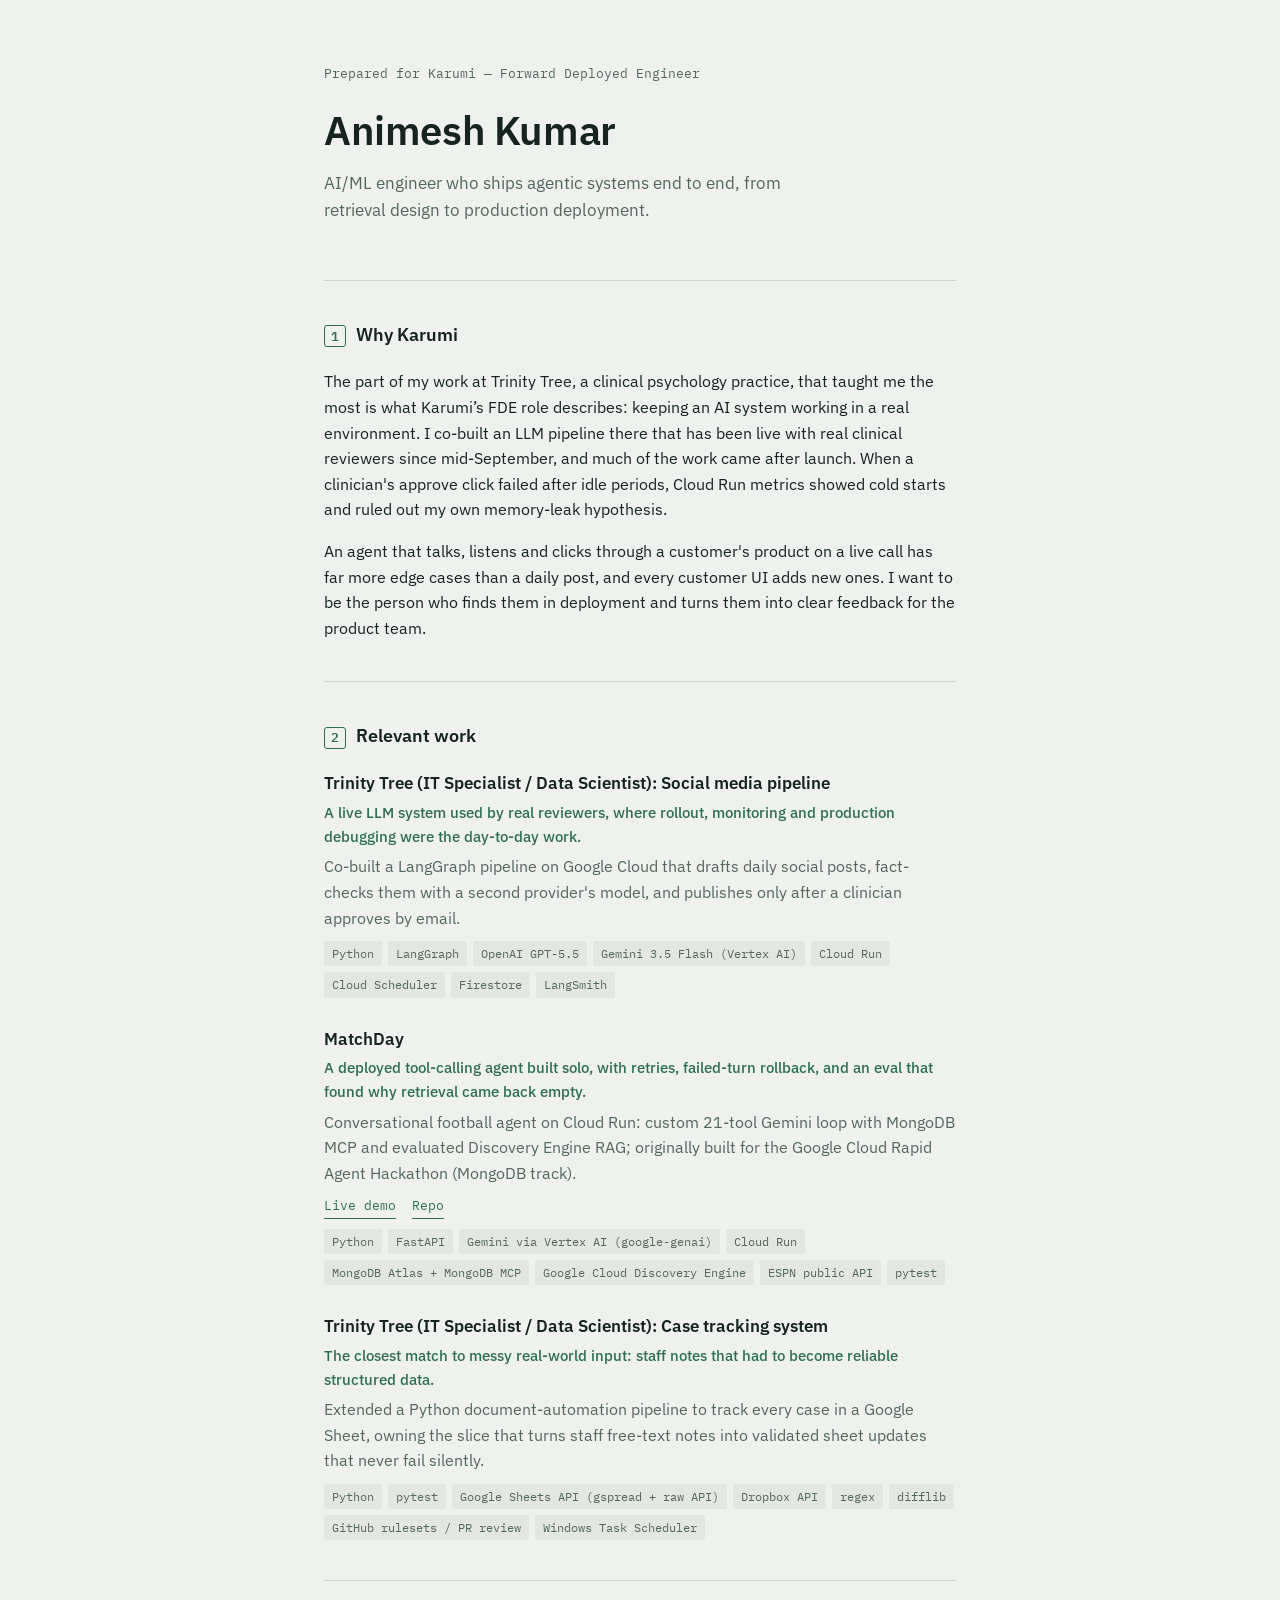
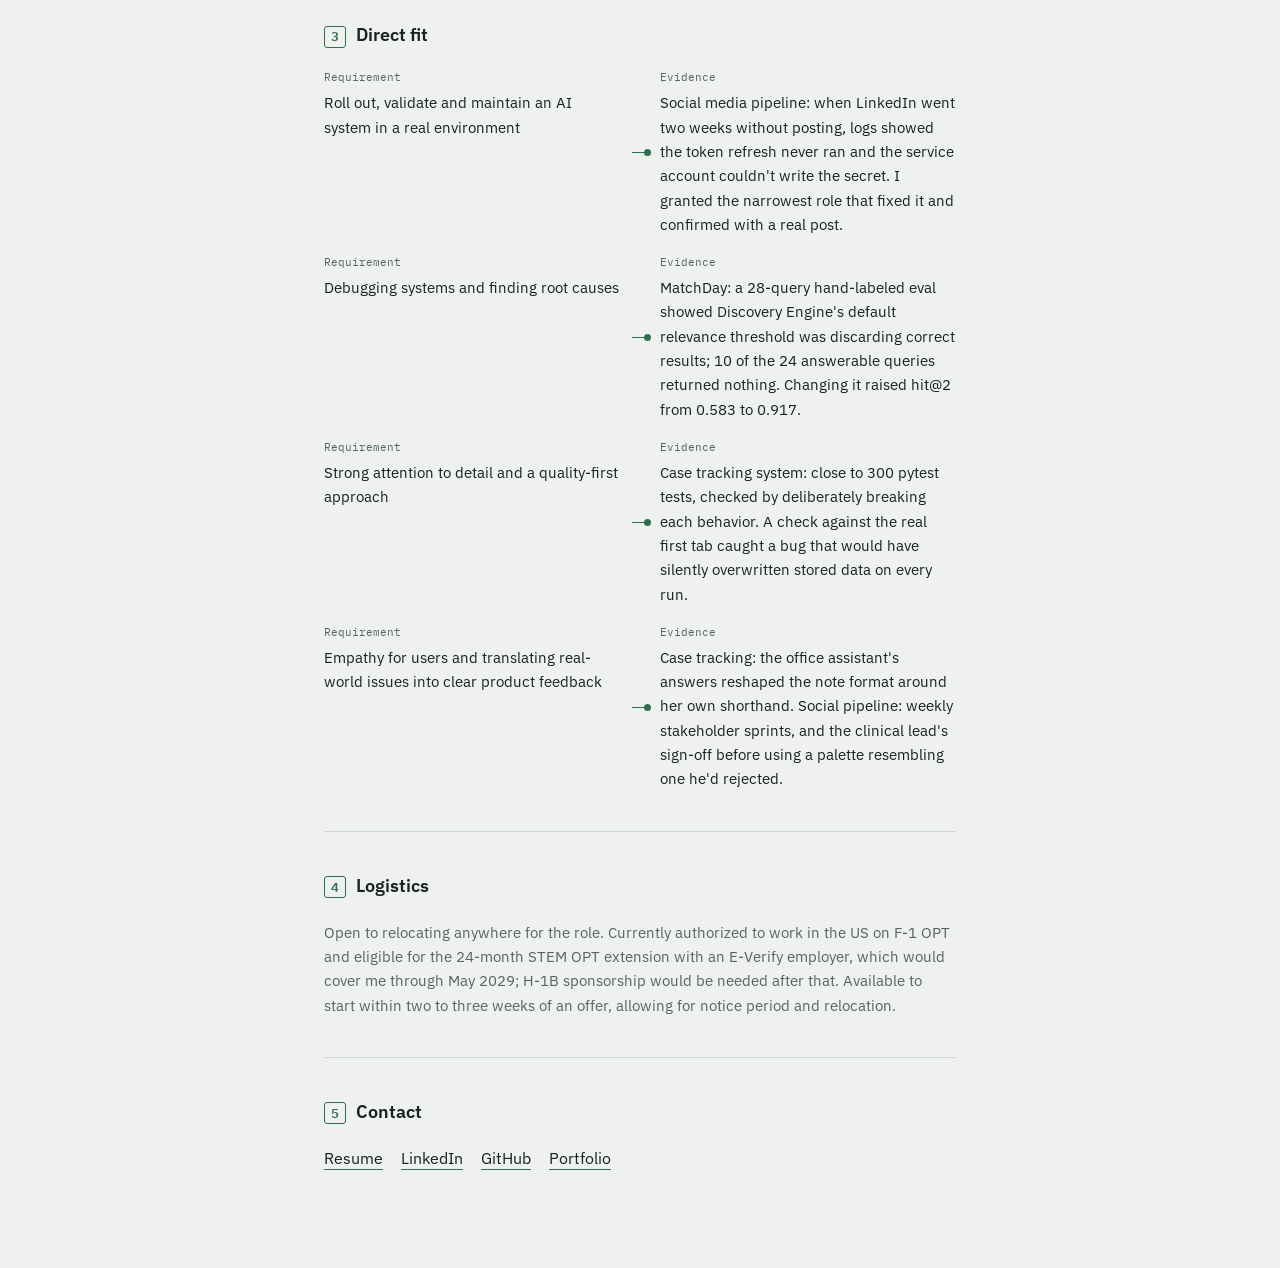
==== karumi/index.html @ d066a4fd "Add karumi" ====
<!doctype html>
<html lang="en">
<head>
<meta charset="utf-8">
<meta name="viewport" content="width=device-width, initial-scale=1">
<meta name="robots" content="noindex">
<title>Animesh Kumar — Karumi</title>
<link rel="preconnect" href="https://fonts.googleapis.com">
<link rel="preconnect" href="https://fonts.gstatic.com" crossorigin>
<link href="https://fonts.googleapis.com/css2?family=IBM+Plex+Sans:wght@400;500;600&family=IBM+Plex+Mono:wght@400;500&display=swap" rel="stylesheet">
<link rel="stylesheet" href="../assets/styles.css">
</head>
<body>
<main class="page">

  <header class="hero">
    <p class="letterhead mono">Prepared for Karumi — Forward Deployed Engineer</p>
    <h1 class="name">Animesh Kumar</h1>
    <p class="positioning">AI/ML engineer who ships agentic systems end to end, from retrieval design to production deployment.</p>
  </header>

  <section class="block" id="why">
    <h2 class="block-title"><span class="idx">1</span> Why Karumi</h2>
    <div class="prose">
<p>The part of my work at Trinity Tree, a clinical psychology practice, that taught me the most is what Karumi’s FDE role describes: keeping an AI system working in a real environment. I co-built an LLM pipeline there that has been live with real clinical reviewers since mid-September, and much of the work came after launch. When a clinician's approve click failed after idle periods, Cloud Run metrics showed cold starts and ruled out my own memory-leak hypothesis.</p><p>An agent that talks, listens and clicks through a customer's product on a live call has far more edge cases than a daily post, and every customer UI adds new ones. I want to be the person who finds them in deployment and turns them into clear feedback for the product team.</p>    </div>
  </section>

  <section class="block" id="work">
    <h2 class="block-title"><span class="idx">2</span> Relevant work</h2>
    <div class="work-list">
      <article class="work-item">
        <h3>Trinity Tree (IT Specialist / Data Scientist): Social media pipeline</h3>
        <p class="work-why">A live LLM system used by real reviewers, where rollout, monitoring and production debugging were the day-to-day work.</p>
        <p class="work-desc">Co-built a LangGraph pipeline on Google Cloud that drafts daily social posts, fact-checks them with a second provider's model, and publishes only after a clinician approves by email.</p>
        <ul class="tags">
<li class="mono">Python</li><li class="mono">LangGraph</li><li class="mono">OpenAI GPT-5.5</li><li class="mono">Gemini 3.5 Flash (Vertex AI)</li><li class="mono">Cloud Run</li><li class="mono">Cloud Scheduler</li><li class="mono">Firestore</li><li class="mono">LangSmith</li>        </ul>
      </article>
      <article class="work-item">
        <h3>MatchDay</h3>
        <p class="work-why">A deployed tool-calling agent built solo, with retries, failed-turn rollback, and an eval that found why retrieval came back empty.</p>
        <p class="work-desc">Conversational football agent on Cloud Run: custom 21-tool Gemini loop with MongoDB MCP and evaluated Discovery Engine RAG; originally built for the Google Cloud Rapid Agent Hackathon (MongoDB track).</p>
        <p class="work-links mono">
<a href="https://matchday-901040990547.us-central1.run.app/">Live demo</a><a href="https://github.com/Animesh452/wc2026-agent">Repo</a>        </p>
        <ul class="tags">
<li class="mono">Python</li><li class="mono">FastAPI</li><li class="mono">Gemini via Vertex AI (google-genai)</li><li class="mono">Cloud Run</li><li class="mono">MongoDB Atlas + MongoDB MCP</li><li class="mono">Google Cloud Discovery Engine</li><li class="mono">ESPN public API</li><li class="mono">pytest</li>        </ul>
      </article>
      <article class="work-item">
        <h3>Trinity Tree (IT Specialist / Data Scientist): Case tracking system</h3>
        <p class="work-why">The closest match to messy real-world input: staff notes that had to become reliable structured data.</p>
        <p class="work-desc">Extended a Python document-automation pipeline to track every case in a Google Sheet, owning the slice that turns staff free-text notes into validated sheet updates that never fail silently.</p>
        <ul class="tags">
<li class="mono">Python</li><li class="mono">pytest</li><li class="mono">Google Sheets API (gspread + raw API)</li><li class="mono">Dropbox API</li><li class="mono">regex</li><li class="mono">difflib</li><li class="mono">GitHub rulesets / PR review</li><li class="mono">Windows Task Scheduler</li>        </ul>
      </article>
    </div>
  </section>

  <section class="block" id="fit">
    <h2 class="block-title"><span class="idx">3</span> Direct fit</h2>
    <div class="fit-ledger">
      <div class="fit-row">
        <div class="fit-req"><span class="fit-label mono">Requirement</span>Roll out, validate and maintain an AI system in a real environment</div>
        <div class="fit-connector" aria-hidden="true"></div>
        <div class="fit-evidence"><span class="fit-label mono">Evidence</span>Social media pipeline: when LinkedIn went two weeks without posting, logs showed the token refresh never ran and the service account couldn't write the secret. I granted the narrowest role that fixed it and confirmed with a real post.</div>
      </div>
      <div class="fit-row">
        <div class="fit-req"><span class="fit-label mono">Requirement</span>Debugging systems and finding root causes</div>
        <div class="fit-connector" aria-hidden="true"></div>
        <div class="fit-evidence"><span class="fit-label mono">Evidence</span>MatchDay: a 28-query hand-labeled eval showed Discovery Engine's default relevance threshold was discarding correct results; 10 of the 24 answerable queries returned nothing. Changing it raised hit@2 from 0.583 to 0.917.</div>
      </div>
      <div class="fit-row">
        <div class="fit-req"><span class="fit-label mono">Requirement</span>Strong attention to detail and a quality-first approach</div>
        <div class="fit-connector" aria-hidden="true"></div>
        <div class="fit-evidence"><span class="fit-label mono">Evidence</span>Case tracking system: close to 300 pytest tests, checked by deliberately breaking each behavior. A check against the real first tab caught a bug that would have silently overwritten stored data on every run.</div>
      </div>
      <div class="fit-row">
        <div class="fit-req"><span class="fit-label mono">Requirement</span>Empathy for users and translating real-world issues into clear product feedback</div>
        <div class="fit-connector" aria-hidden="true"></div>
        <div class="fit-evidence"><span class="fit-label mono">Evidence</span>Case tracking: the office assistant's answers reshaped the note format around her own shorthand. Social pipeline: weekly stakeholder sprints, and the clinical lead's sign-off before using a palette resembling one he'd rejected.</div>
      </div>
    </div>
  </section>

  <section class="block" id="logistics">
    <h2 class="block-title"><span class="idx">4</span> Logistics</h2>
    <div class="prose small">
<p>Open to relocating anywhere for the role. Currently authorized to work in the US on F-1 OPT and eligible for the 24-month STEM OPT extension with an E-Verify employer, which would cover me through May 2029; H-1B sponsorship would be needed after that. Available to start within two to three weeks of an offer, allowing for notice period and relocation.</p>    </div>
  </section>

  <footer class="block contact" id="contact">
    <h2 class="block-title"><span class="idx">5</span> Contact</h2>
    <ul class="contact-list">
<li><a href="https://animesh452.github.io/for/resume/b/Animesh_Kumar_Resume.pdf">Resume</a></li><li><a href="https://linkedin.com/in/animeshk452">LinkedIn</a></li><li><a href="https://github.com/Animesh452">GitHub</a></li><li><a href="https://animesh452.github.io">Portfolio</a></li>    </ul>
  </footer>

</main>
</body>
</html>
---- assets/styles.css ----
:root {
  --paper: #EEF1EE;
  --paper-line: #CBD5CE;
  --ink: #16231F;
  --ink-soft: #55665F;
  --accent: #2F6E52;
  --tag-bg: #E2E7E1;
  --max-w: 680px;
}

@media (prefers-color-scheme: dark) {
  :root:not([data-theme="light"]) {
    --paper: #121815;
    --paper-line: #2A3830;
    --ink: #E7ECE8;
    --ink-soft: #9FB0A6;
    --accent: #6FBF9B;
    --tag-bg: #1D2822;
  }
}
:root[data-theme="dark"] {
  --paper: #121815;
  --paper-line: #2A3830;
  --ink: #E7ECE8;
  --ink-soft: #9FB0A6;
  --accent: #6FBF9B;
  --tag-bg: #1D2822;
}

* { box-sizing: border-box; }

body {
  margin: 0;
  background: var(--paper);
  color: var(--ink);
  font-family: "IBM Plex Sans", -apple-system, BlinkMacSystemFont, sans-serif;
  line-height: 1.6;
  -webkit-font-smoothing: antialiased;
}

.page {
  max-width: var(--max-w);
  margin: 0 auto;
  padding: 64px 24px 96px;
}

.mono { font-family: "IBM Plex Mono", ui-monospace, SFMono-Regular, monospace; }

a { color: inherit; }
a:focus-visible, button:focus-visible { outline: 2px solid var(--accent); outline-offset: 2px; }

/* Hero */
.hero {
  margin-bottom: 56px;
  opacity: 0;
  animation: rise 0.5s ease-out forwards;
}
@keyframes rise {
  from { opacity: 0; transform: translateY(6px); }
  to { opacity: 1; transform: translateY(0); }
}
@media (prefers-reduced-motion: reduce) {
  .hero { animation: none; opacity: 1; }
}

.letterhead {
  font-size: 0.8rem;
  color: var(--ink-soft);
  margin: 0 0 14px;
}

.name {
  font-size: clamp(1.9rem, 4vw, 2.5rem);
  font-weight: 600;
  margin: 0 0 8px;
  letter-spacing: -0.01em;
}

.positioning {
  font-size: 1.05rem;
  color: var(--ink-soft);
  margin: 0;
  max-width: 46ch;
}

/* Sections */
.block {
  padding-top: 40px;
  margin-top: 40px;
  border-top: 1px solid var(--paper-line);
}

.block-title {
  display: flex;
  align-items: baseline;
  gap: 10px;
  font-size: 1.1rem;
  font-weight: 600;
  margin: 0 0 20px;
}

.idx {
  font-family: "IBM Plex Mono", ui-monospace, monospace;
  font-size: 0.8rem;
  color: var(--accent);
  border: 1px solid var(--accent);
  border-radius: 3px;
  width: 22px;
  height: 22px;
  display: inline-flex;
  align-items: center;
  justify-content: center;
  flex-shrink: 0;
}

.prose { margin: 0; }
.prose p { margin: 0 0 1em; }
.prose p:last-child { margin-bottom: 0; }
.prose.small { font-size: 0.95rem; color: var(--ink-soft); }

/* Relevant work */
.work-list { display: flex; flex-direction: column; gap: 28px; }
.work-item h3 { margin: 0 0 4px; font-size: 1.05rem; font-weight: 600; }
.work-why { margin: 0 0 6px; color: var(--accent); font-size: 0.92rem; font-weight: 500; }
.work-desc { margin: 0 0 10px; color: var(--ink-soft); }
.work-links { display: flex; gap: 16px; margin: 0 0 10px; font-size: 0.8rem; }
.work-links a {
  color: var(--accent);
  text-decoration: none;
  border-bottom: 1px solid var(--accent);
  padding-bottom: 1px;
}
.work-links a:hover { color: var(--ink); }
.tags { list-style: none; display: flex; flex-wrap: wrap; gap: 6px; margin: 0; padding: 0; }
.tags li {
  font-size: 0.75rem;
  background: var(--tag-bg);
  color: var(--ink-soft);
  padding: 3px 8px;
  border-radius: 3px;
}

/* Fit ledger */
.fit-ledger { display: flex; flex-direction: column; gap: 18px; }
.fit-row {
  display: grid;
  grid-template-columns: 1fr 16px 1fr;
  align-items: start;
  gap: 12px;
}
.fit-label {
  display: block;
  font-size: 0.7rem;
  color: var(--ink-soft);
  margin-bottom: 3px;
}
.fit-connector {
  align-self: center;
  height: 1px;
  background: var(--accent);
  position: relative;
}
.fit-connector::after {
  content: "";
  position: absolute;
  right: -3px;
  top: -3px;
  width: 7px;
  height: 7px;
  border-radius: 50%;
  background: var(--accent);
}
.fit-req, .fit-evidence { font-size: 0.95rem; }

@media (max-width: 560px) {
  .fit-row { grid-template-columns: 1fr; }
  .fit-connector { display: none; }
}

/* Contact */
.contact-list {
  list-style: none;
  display: flex;
  flex-wrap: wrap;
  gap: 18px;
  padding: 0;
  margin: 0;
}
.contact-list a {
  text-decoration: none;
  border-bottom: 1px solid var(--accent);
  padding-bottom: 1px;
}
.contact-list a:hover { color: var(--accent); }
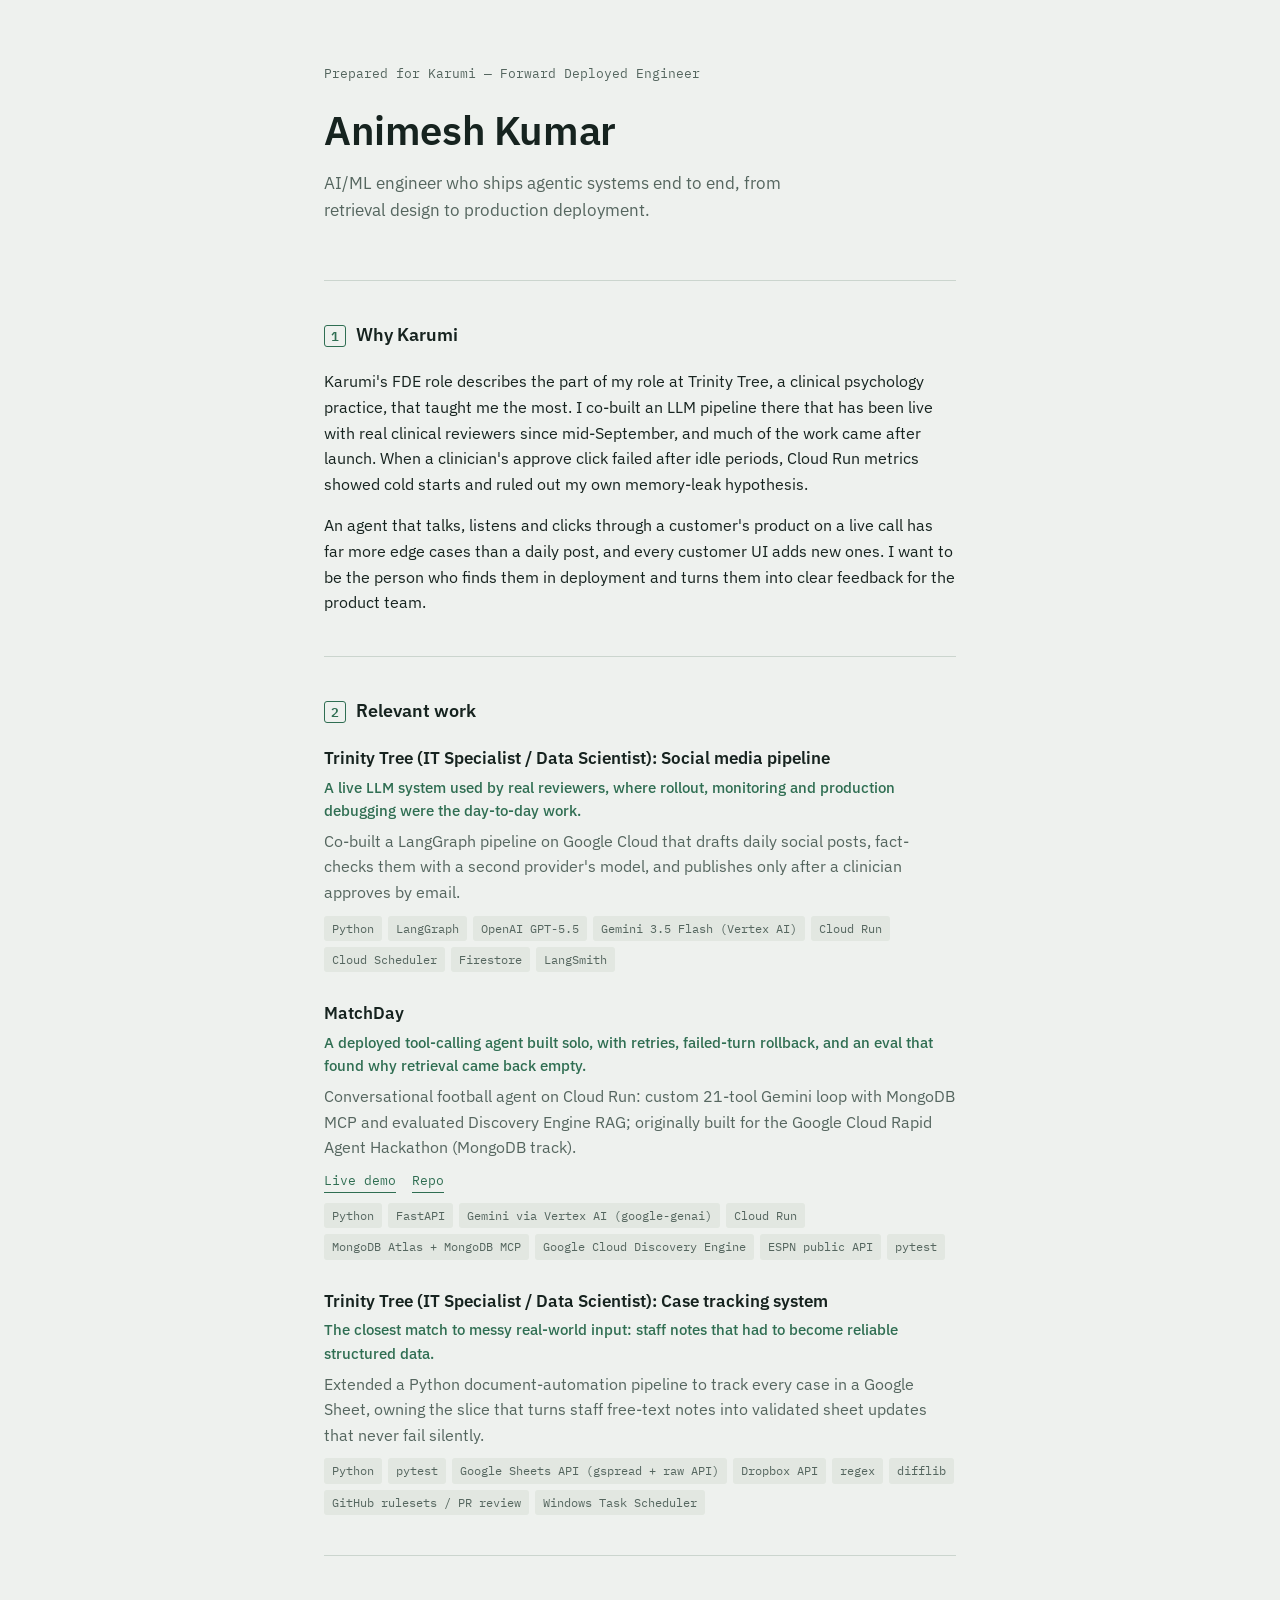
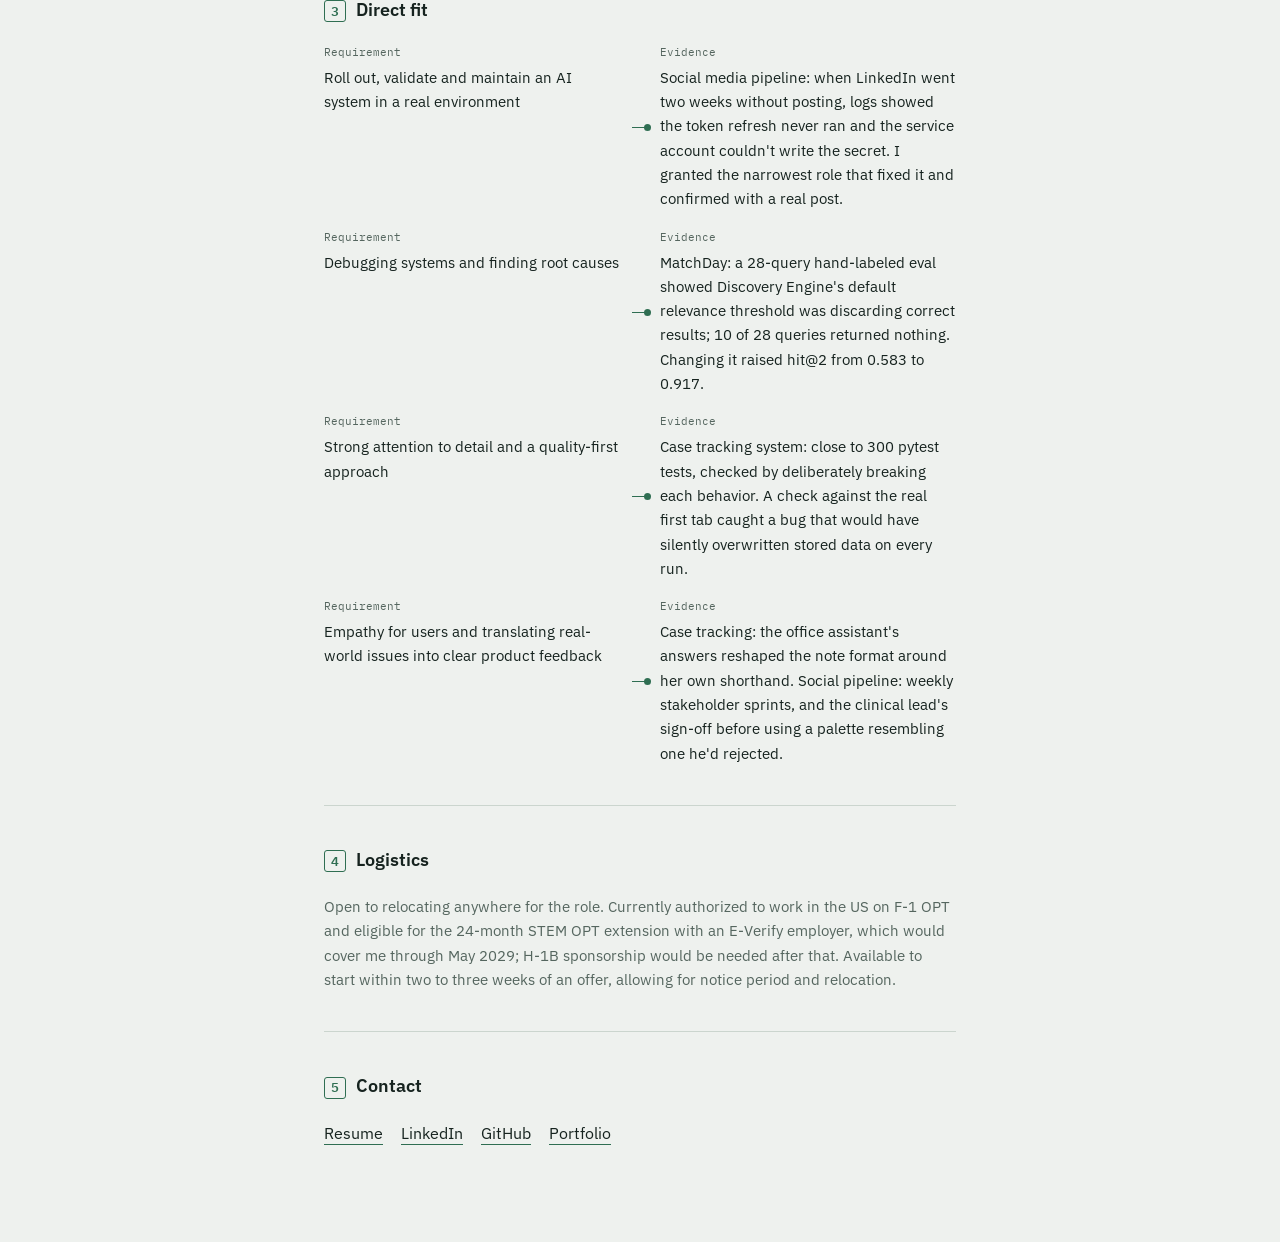
==== commit 9efedfed: "Update karumi" ====
--- a/karumi/index.html
+++ b/karumi/index.html
@@ -9,6 +9,7 @@
 <link rel="preconnect" href="https://fonts.gstatic.com" crossorigin>
 <link href="https://fonts.googleapis.com/css2?family=IBM+Plex+Sans:wght@400;500;600&family=IBM+Plex+Mono:wght@400;500&display=swap" rel="stylesheet">
 <link rel="stylesheet" href="../assets/styles.css">
+<script data-goatcounter="https://animesh452.goatcounter.com/count" async src="//gc.zgo.at/count.js"></script>
 </head>
 <body>
 <main class="page">
@@ -22,7 +23,7 @@
   <section class="block" id="why">
     <h2 class="block-title"><span class="idx">1</span> Why Karumi</h2>
     <div class="prose">
-<p>The part of my work at Trinity Tree, a clinical psychology practice, that taught me the most is what Karumi’s FDE role describes: keeping an AI system working in a real environment. I co-built an LLM pipeline there that has been live with real clinical reviewers since mid-September, and much of the work came after launch. When a clinician's approve click failed after idle periods, Cloud Run metrics showed cold starts and ruled out my own memory-leak hypothesis.</p><p>An agent that talks, listens and clicks through a customer's product on a live call has far more edge cases than a daily post, and every customer UI adds new ones. I want to be the person who finds them in deployment and turns them into clear feedback for the product team.</p>    </div>
+<p>Karumi's FDE role describes the part of my role at Trinity Tree, a clinical psychology practice, that taught me the most. I co-built an LLM pipeline there that has been live with real clinical reviewers since mid-September, and much of the work came after launch. When a clinician's approve click failed after idle periods, Cloud Run metrics showed cold starts and ruled out my own memory-leak hypothesis.</p><p>An agent that talks, listens and clicks through a customer's product on a live call has far more edge cases than a daily post, and every customer UI adds new ones. I want to be the person who finds them in deployment and turns them into clear feedback for the product team.</p>    </div>
   </section>
 
   <section class="block" id="work">
@@ -65,7 +66,7 @@
       <div class="fit-row">
         <div class="fit-req"><span class="fit-label mono">Requirement</span>Debugging systems and finding root causes</div>
         <div class="fit-connector" aria-hidden="true"></div>
-        <div class="fit-evidence"><span class="fit-label mono">Evidence</span>MatchDay: a 28-query hand-labeled eval showed Discovery Engine's default relevance threshold was discarding correct results; 10 of the 24 answerable queries returned nothing. Changing it raised hit@2 from 0.583 to 0.917.</div>
+        <div class="fit-evidence"><span class="fit-label mono">Evidence</span>MatchDay: a 28-query hand-labeled eval showed Discovery Engine's default relevance threshold was discarding correct results; 10 of 28 queries returned nothing. Changing it raised hit@2 from 0.583 to 0.917.</div>
       </div>
       <div class="fit-row">
         <div class="fit-req"><span class="fit-label mono">Requirement</span>Strong attention to detail and a quality-first approach</div>
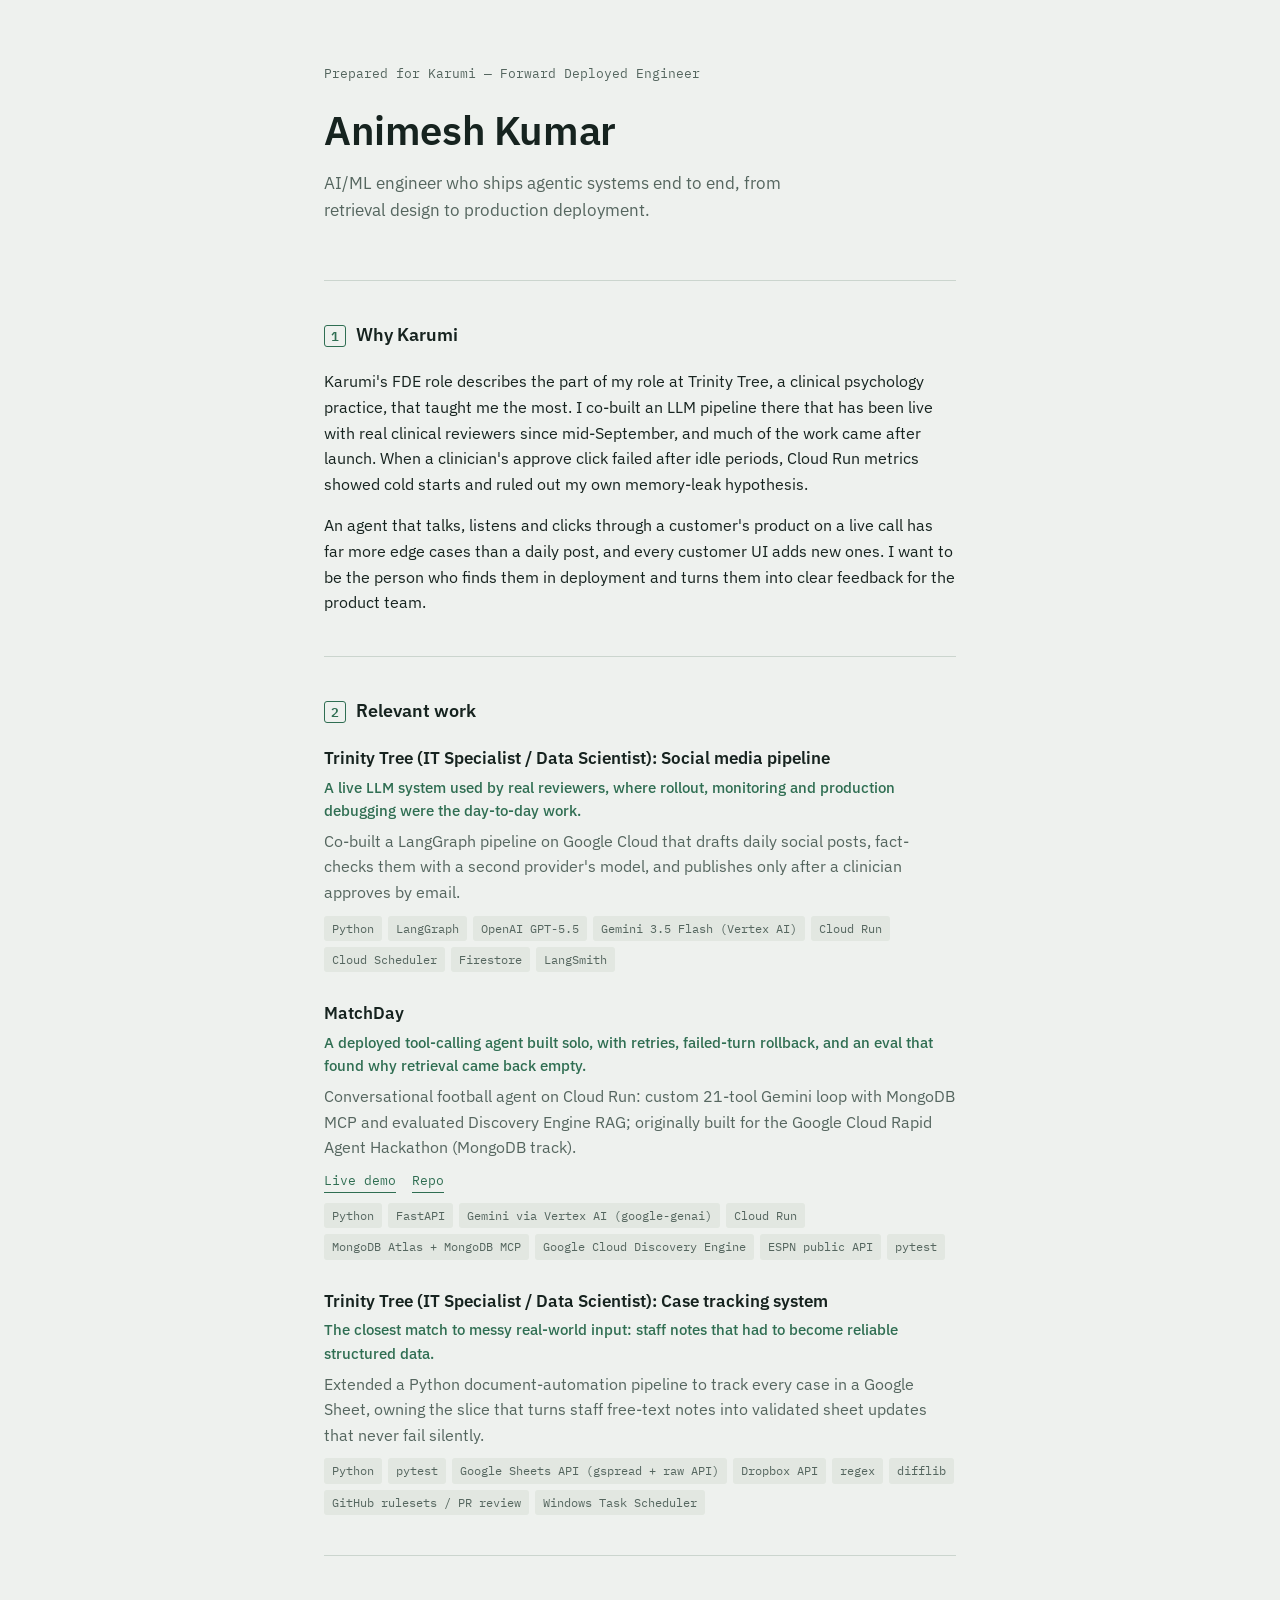
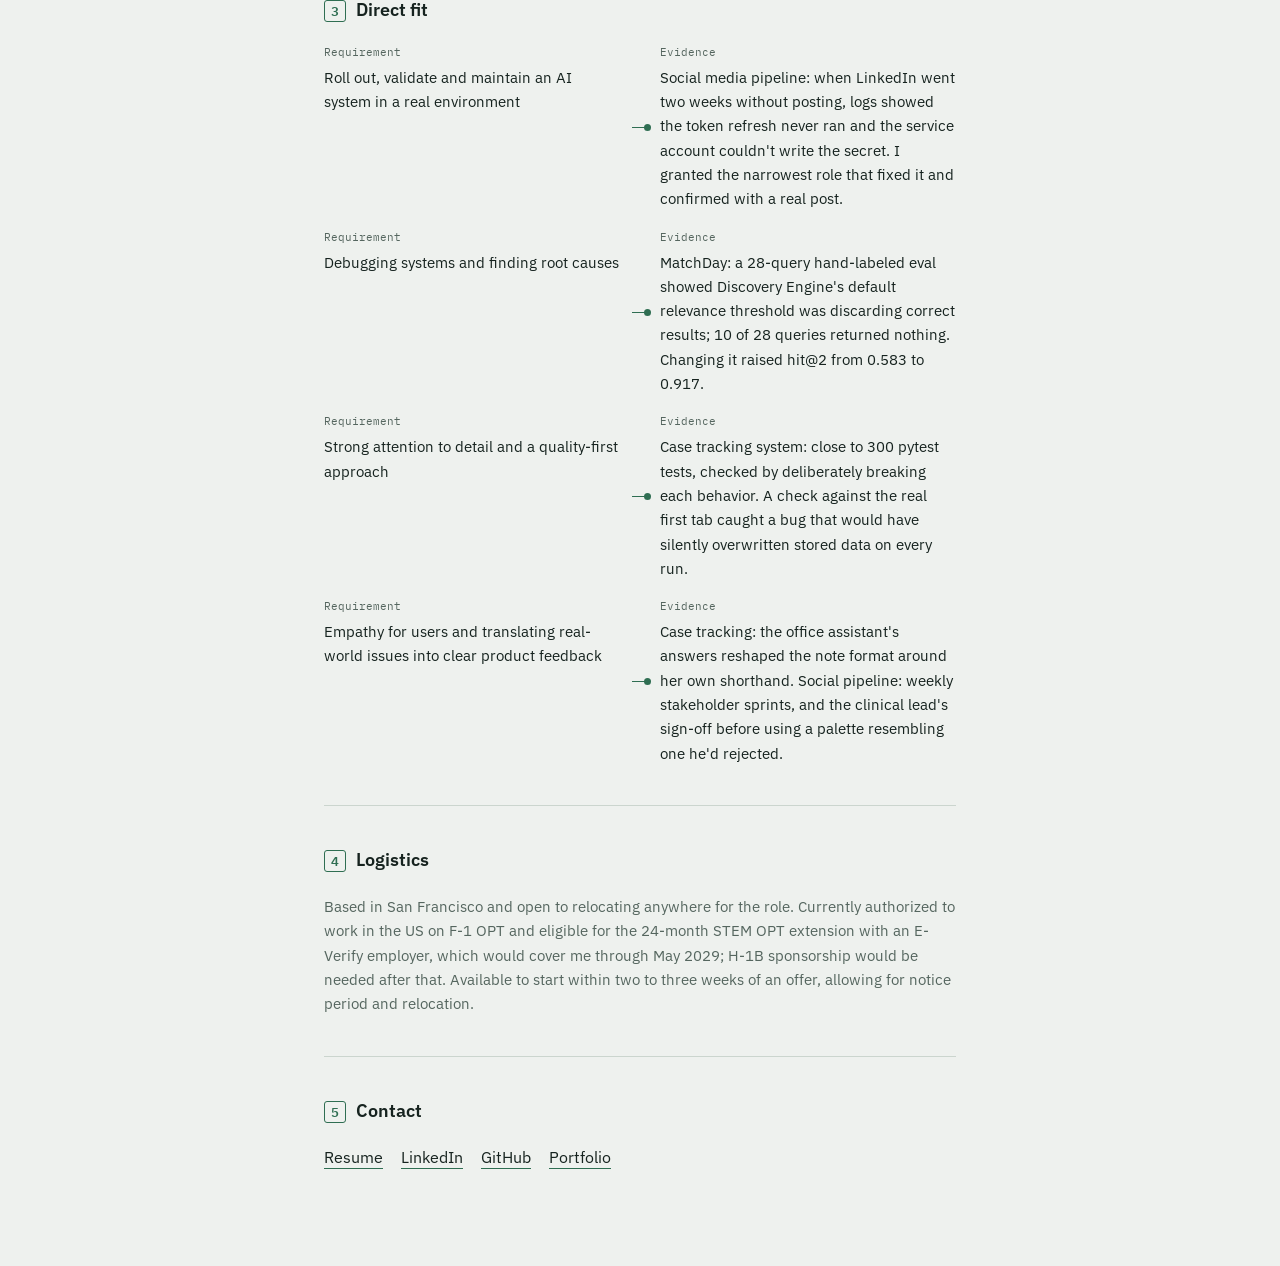
==== commit f37de65b: "Update karumi" ====
--- a/karumi/index.html
+++ b/karumi/index.html
@@ -84,7 +84,7 @@
   <section class="block" id="logistics">
     <h2 class="block-title"><span class="idx">4</span> Logistics</h2>
     <div class="prose small">
-<p>Open to relocating anywhere for the role. Currently authorized to work in the US on F-1 OPT and eligible for the 24-month STEM OPT extension with an E-Verify employer, which would cover me through May 2029; H-1B sponsorship would be needed after that. Available to start within two to three weeks of an offer, allowing for notice period and relocation.</p>    </div>
+<p>Based in San Francisco and open to relocating anywhere for the role. Currently authorized to work in the US on F-1 OPT and eligible for the 24-month STEM OPT extension with an E-Verify employer, which would cover me through May 2029; H-1B sponsorship would be needed after that. Available to start within two to three weeks of an offer, allowing for notice period and relocation.</p>    </div>
   </section>
 
   <footer class="block contact" id="contact">
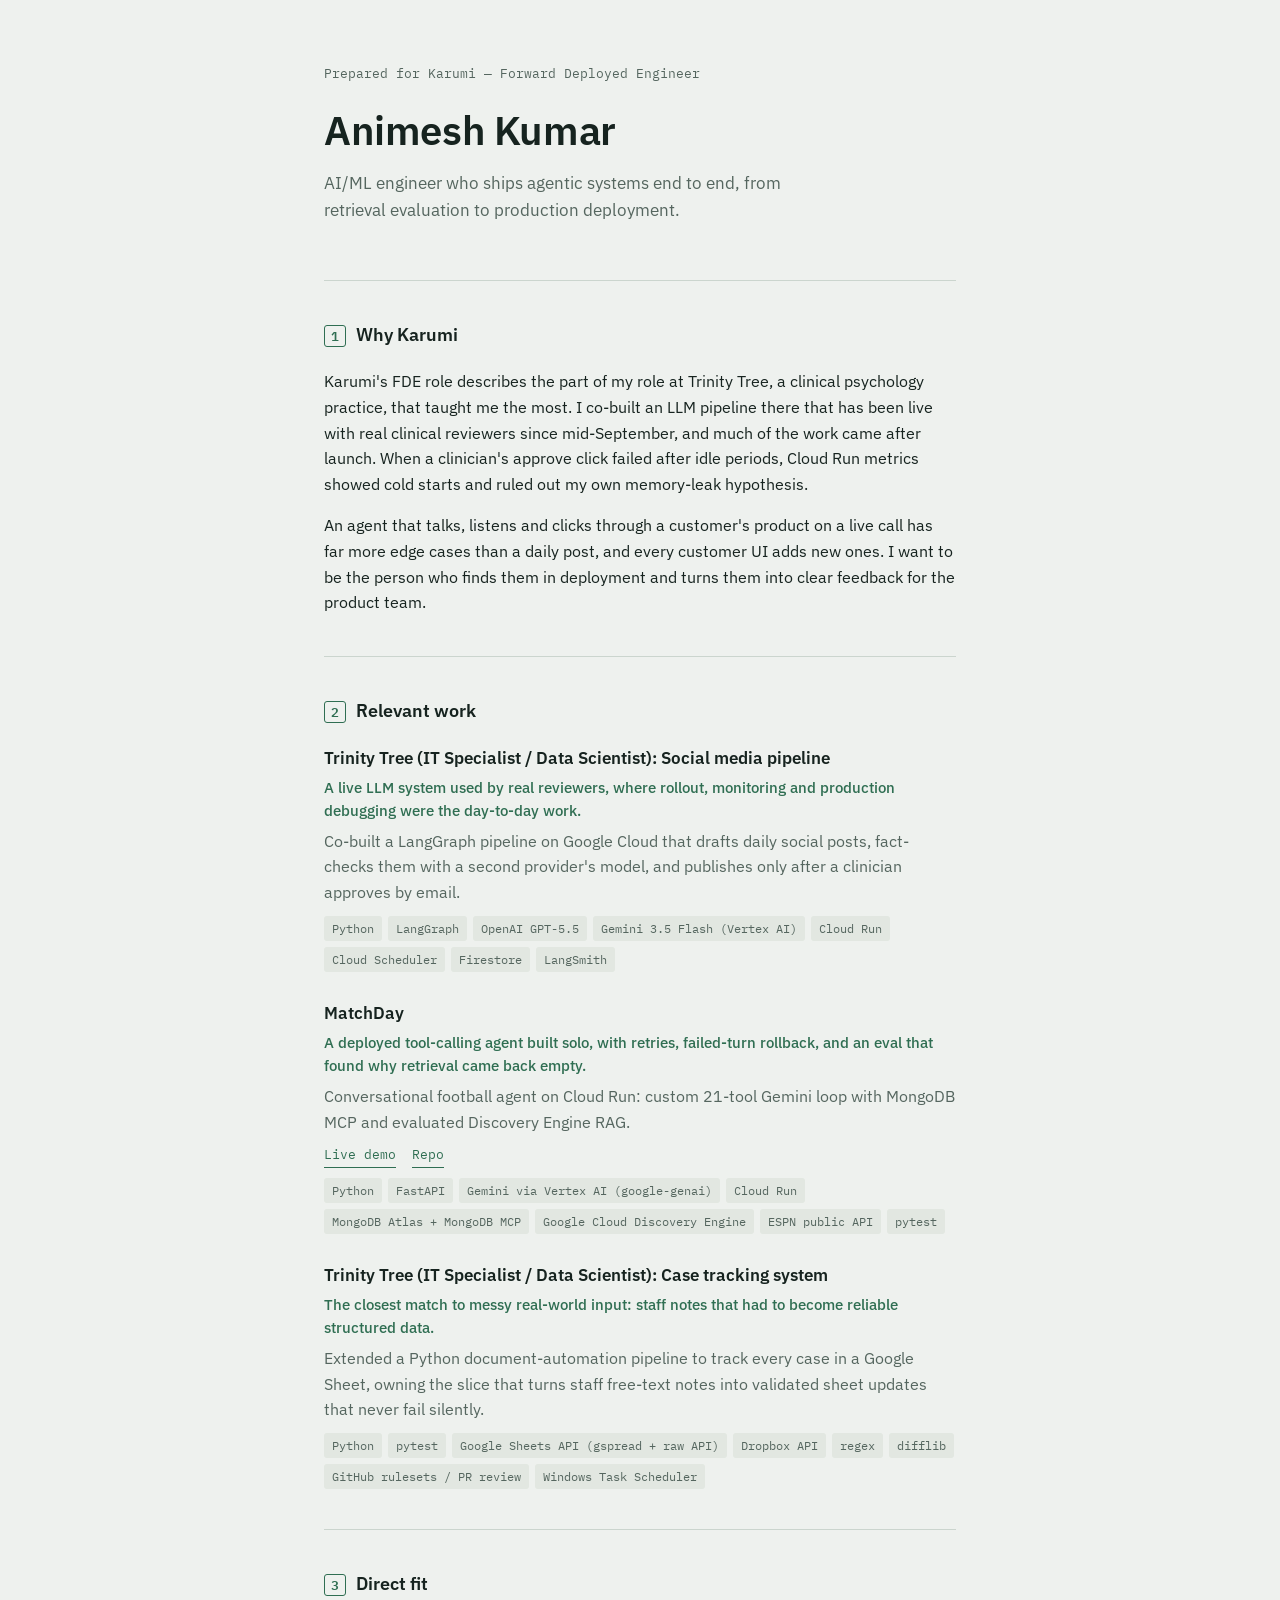
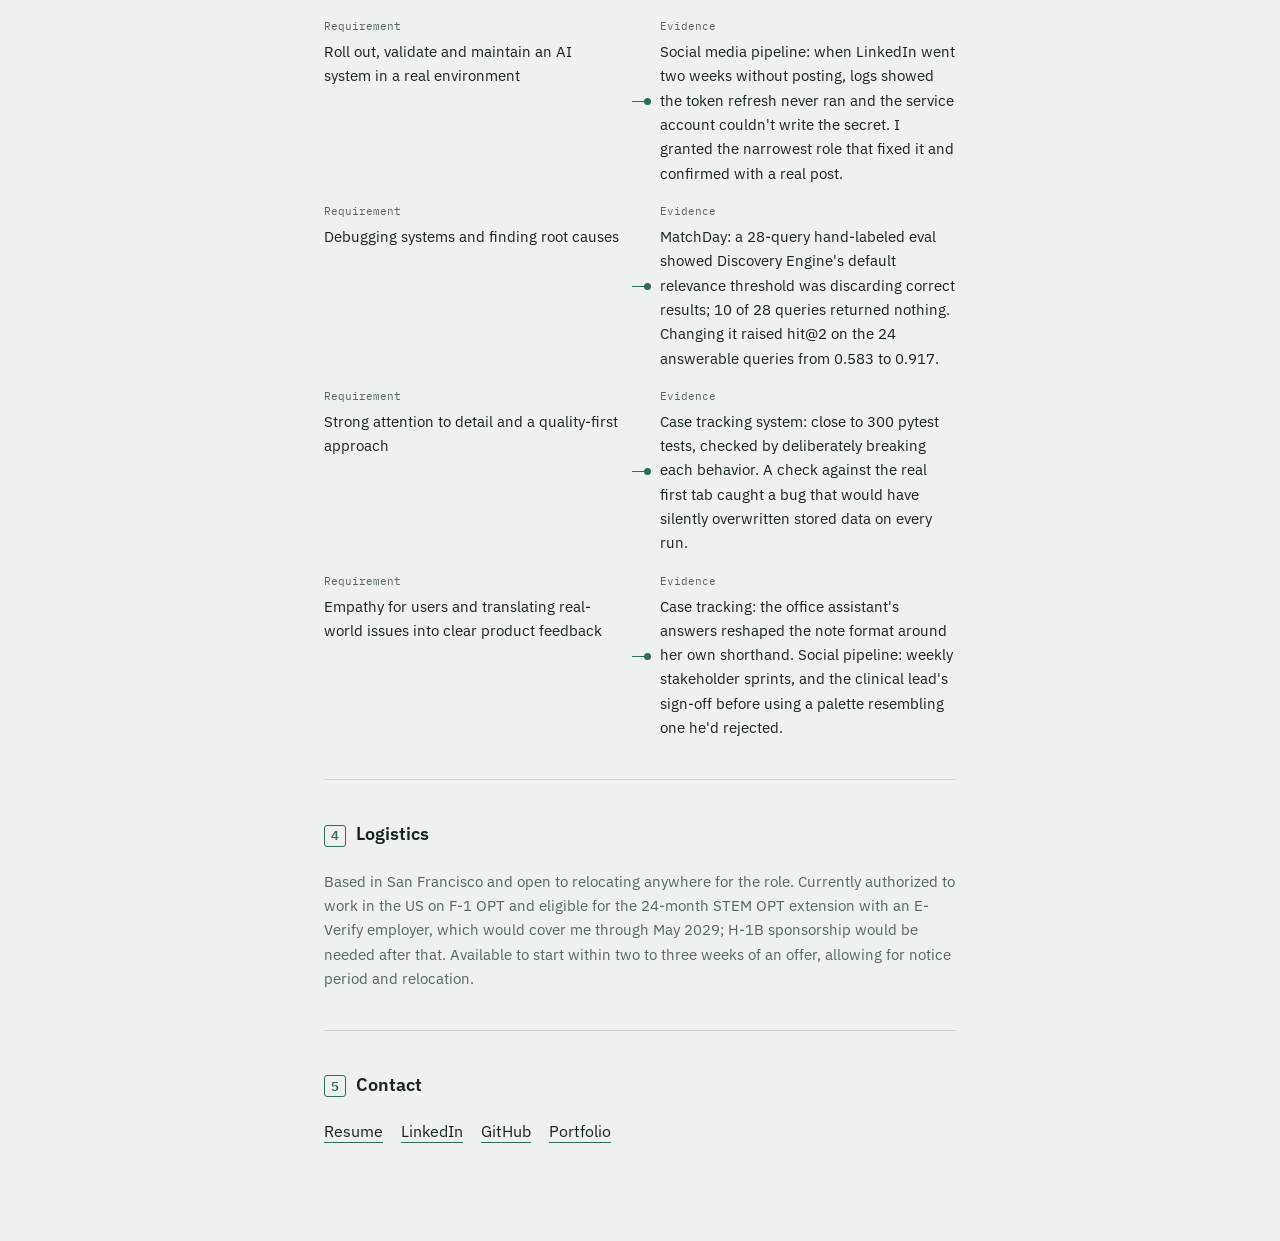
==== commit 19bcd589: "Update karumi" ====
--- a/karumi/index.html
+++ b/karumi/index.html
@@ -17,7 +17,7 @@
   <header class="hero">
     <p class="letterhead mono">Prepared for Karumi — Forward Deployed Engineer</p>
     <h1 class="name">Animesh Kumar</h1>
-    <p class="positioning">AI/ML engineer who ships agentic systems end to end, from retrieval design to production deployment.</p>
+    <p class="positioning">AI/ML engineer who ships agentic systems end to end, from retrieval evaluation to production deployment.</p>
   </header>
 
   <section class="block" id="why">
@@ -39,7 +39,7 @@
       <article class="work-item">
         <h3>MatchDay</h3>
         <p class="work-why">A deployed tool-calling agent built solo, with retries, failed-turn rollback, and an eval that found why retrieval came back empty.</p>
-        <p class="work-desc">Conversational football agent on Cloud Run: custom 21-tool Gemini loop with MongoDB MCP and evaluated Discovery Engine RAG; originally built for the Google Cloud Rapid Agent Hackathon (MongoDB track).</p>
+        <p class="work-desc">Conversational football agent on Cloud Run: custom 21-tool Gemini loop with MongoDB MCP and evaluated Discovery Engine RAG.</p>
         <p class="work-links mono">
 <a href="https://matchday-901040990547.us-central1.run.app/">Live demo</a><a href="https://github.com/Animesh452/wc2026-agent">Repo</a>        </p>
         <ul class="tags">
@@ -66,7 +66,7 @@
       <div class="fit-row">
         <div class="fit-req"><span class="fit-label mono">Requirement</span>Debugging systems and finding root causes</div>
         <div class="fit-connector" aria-hidden="true"></div>
-        <div class="fit-evidence"><span class="fit-label mono">Evidence</span>MatchDay: a 28-query hand-labeled eval showed Discovery Engine's default relevance threshold was discarding correct results; 10 of 28 queries returned nothing. Changing it raised hit@2 from 0.583 to 0.917.</div>
+        <div class="fit-evidence"><span class="fit-label mono">Evidence</span>MatchDay: a 28-query hand-labeled eval showed Discovery Engine's default relevance threshold was discarding correct results; 10 of 28 queries returned nothing. Changing it raised hit@2 on the 24 answerable queries from 0.583 to 0.917.</div>
       </div>
       <div class="fit-row">
         <div class="fit-req"><span class="fit-label mono">Requirement</span>Strong attention to detail and a quality-first approach</div>
